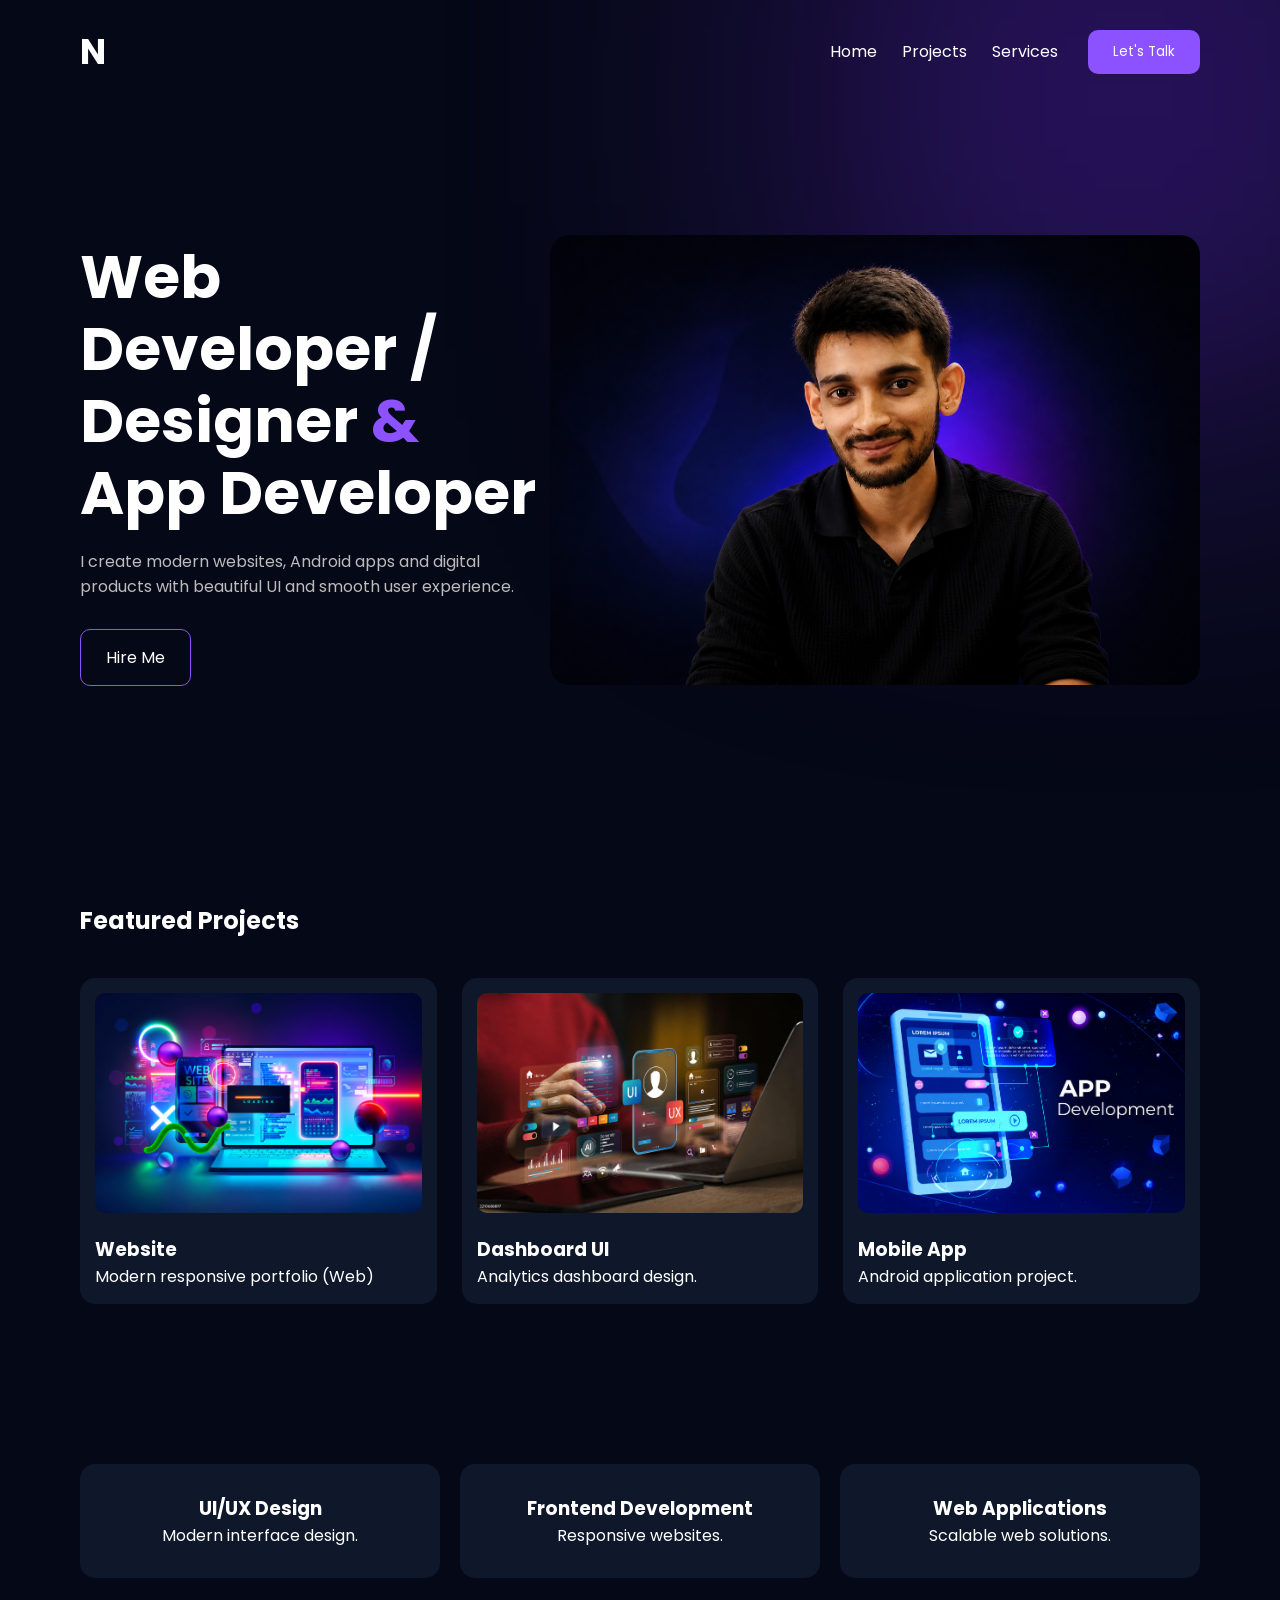
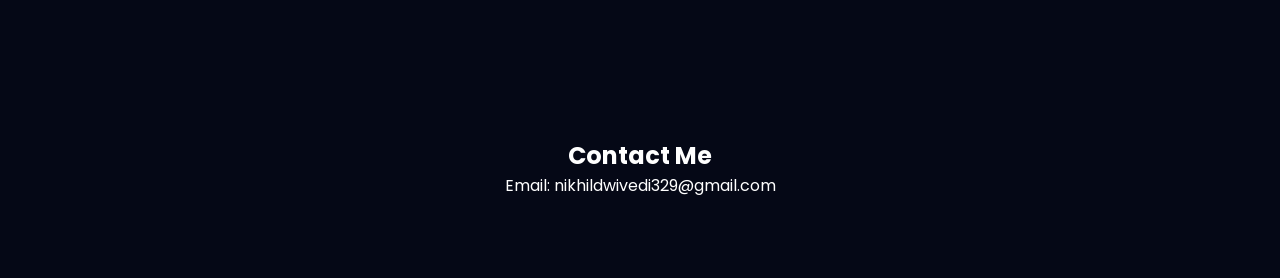
==== index.html @ a0a4b308 "First Commit" ====
<!DOCTYPE html>
<html>
<head>
<meta charset="UTF-8">
<title>Nikhil Portfolio</title>

<link rel="stylesheet" href="style.css">

<link href="https://fonts.googleapis.com/css2?family=Poppins:wght@300;400;500;600;700&display=swap" rel="stylesheet">

</head>
<body>

<header>

<div class="logo">
    N
</div>

<nav>

<ul>

<li><a href="#">Home</a></li>

<li><a href="#projects">Projects</a></li>

<li><a href="#services">Services</a></li>

</ul>

<button class="talk-btn"
onclick="window.location.href='contact.html'">
    Let's Talk
</button>

</nav>

</header>

<section class="hero">

<div class="hero-content">

<h1>
Web Developer / Designer <span>&</span> App Developer <br>
</h1>

<p>
I create modern websites, Android apps and digital products
with beautiful UI and smooth user experience.
</p>

<div class="buttons">



<a href="hireme.html" class="btn-secondary">
Hire Me
</a>

</div>

</div>

<div class="hero-image">

<img src="images/nikhil1.png" alt="Profile">

</div>

</section>

<section id="projects" class="projects">

<h2>Featured Projects</h2>

<div class="project-grid">

<div class="card" onclick="location.href='website-projects.html'">
    <img src="images/project1.png">
    <h3>Website</h3>
    <p>Modern responsive portfolio (Web)</p>
</div>

<div class="card" onclick="location.href='dashboard-projects.html'">
    <img src="images/project2.png">
    <h3>Dashboard UI</h3>
    <p>Analytics dashboard design.</p>
</div>

<div class="card" onclick="location.href='mobile-projects.html'">
    <img src="images/project3.png">
    <h3>Mobile App</h3>
    <p>Android application project.</p>
</div>

</div>

</section>

<section id="services" class="services">

<div class="service-card">
<h3>UI/UX Design</h3>
<p>Modern interface design.</p>
</div>

<div class="service-card">
<h3>Frontend Development</h3>
<p>Responsive websites.</p>
</div>

<div class="service-card">
<h3>Web Applications</h3>
<p>Scalable web solutions.</p>
</div>

</section>

<section id="contact" class="contact">

<h2>Contact Me</h2>

<p>Email: nikhildwivedi329@gmail.com</p>

</section>

<script src="js/script.js"></script>

</body>
</html>
---- style.css ----
*{
margin:0;
padding:0;
box-sizing:border-box;
font-family:'Poppins',sans-serif;
}

body{
background:#050816;
color:white;
overflow-x:hidden;
}

body::before{
content:'';
position:fixed;
width:500px;
height:500px;
background:#7b2cff;
filter:blur(180px);
top:-150px;
right:-100px;
z-index:-1;
opacity:.5;
}

header{
display:flex;
justify-content:space-between;
align-items:center;
padding:25px 80px;
}

.logo{
font-size:35px;
font-weight:700;
}

nav{
display:flex;
align-items:center;
gap:30px;
}

nav ul{
display:flex;
list-style:none;
gap:25px;
}

nav a{
color:white;
text-decoration:none;
transition:.3s;
}

nav a:hover{
color:#8c52ff;
}

.talk-btn{
background:#8c52ff;
border:none;
padding:12px 25px;
border-radius:10px;
color:white;
cursor:pointer;
}

.hero{
display:flex;
justify-content:space-between;
align-items:center;
padding:70px 80px;
min-height:80vh;
}

.hero-content{
max-width:600px;
}

.hero h1{
font-size:60px;
line-height:1.2;
margin-bottom:20px;
}

.hero h1 span{
color:#8c52ff;
}

.hero p{
color:#bcbcbc;
margin-bottom:30px;
}

.buttons{
display:flex;
gap:20px;
}

.btn-primary{
background:#8c52ff;
padding:15px 25px;
border-radius:10px;
color:white;
text-decoration:none;
}

.btn-secondary{
border:1px solid #8c52ff;
padding:15px 25px;
border-radius:10px;
color:white;
text-decoration:none;
}

.hero-image img{
    width:650px;
    height:450px;
    object-fit:cover;
    border-radius:20px;
}


.projects{
padding:80px;
}

.projects h2{
margin-bottom:40px;
}

.project-grid{
display:grid;
grid-template-columns:repeat(3,1fr);
gap:25px;
}

.card{
background:#0f172a;
padding:15px;
border-radius:15px;
transition:.3s;
}

.card:hover{
transform:translateX(10px);
    box-shadow:0 0 20px #8c52ff;
}

.card img{
width:100%;
border-radius:10px;
height:220px;
object-fit:cover;
}

.card h3{
margin-top:15px;
}

.services{
padding:80px;
display:grid;
grid-template-columns:repeat(3,1fr);
gap:20px;
}

.service-card{
background:#0f172a;
padding:30px;
border-radius:15px;
text-align:center;
}

.contact{
padding:80px;
text-align:center;
}

@media(max-width:900px){

.hero{
flex-direction:column;
text-align:center;
}

.hero-image img{
width:300px;
margin-top:40px;
}

.project-grid,
.services{
grid-template-columns:1fr;
}

header{
padding:20px;
flex-direction:column;
gap:20px;
}

}



.project-page{
    padding:80px;
    min-height:100vh;
    background:#050816;
    color:white;
}

.project-page h1{
    margin-bottom:40px;
}

.project-list{
    display:flex;
    flex-direction:column;
    gap:20px;
}

.project-box{
    background:#0f172a;
    padding:25px;
    border-radius:15px;
    text-decoration:none;
    color:white;
    border:1px solid #8c52ff;
    transition:.3s;
}

.project-box:hover{
    transform:translateX(10px);
    box-shadow:0 0 20px #8c52ff;
}



.contact-container{
    min-height:100vh;
    display:flex;
    justify-content:center;
    align-items:center;
    padding:50px;
}

.contact-card{

    width:800px;

    background:#0f172a;

    border:1px solid #8c52ff;

    border-radius:25px;

    padding:50px;

    text-align:center;

    box-shadow:0 0 30px rgba(140,82,255,.5);

}

.contact-card h1{
    font-size:50px;
    margin-bottom:20px;
}

.intro{
    color:#d1d5db;
    line-height:1.8;
    margin-bottom:35px;
}

.linkedin-box{

    display:flex;

    align-items:center;

    justify-content:center;

    gap:20px;

    margin-bottom:30px;
}

.linkedin-box img{

    width:60px;

    height:60px;
}

.linkedin-box h3{
    margin-bottom:5px;
}

.linkedin-btn{

    background:#8c52ff;

    color:white;

    text-decoration:none;

    padding:15px 35px;

    border-radius:12px;

    display:inline-block;

    font-weight:600;

    transition:.3s;
}

.linkedin-btn:hover{

    transform:translateY(-4px);

    box-shadow:0 0 20px #8c52ff;
}

.back-btn{

    color:white;

    text-decoration:none;

    border:1px solid #8c52ff;

    padding:12px 25px;

    border-radius:10px;

    display:inline-block;
}

.back-btn:hover{

    background:#8c52ff;
}



.resume-card{

    display:block;

    text-decoration:none;

    color:white;

    margin:35px 0;

    padding:30px;

    border-radius:20px;

    background:rgba(255,255,255,0.08);

    backdrop-filter:blur(15px);

    -webkit-backdrop-filter:blur(15px);

    border:1px solid rgba(255,255,255,0.15);

    transition:.4s;
}

.resume-card:hover{

    transform:translateY(-8px);

    box-shadow:0 0 30px rgba(140,82,255,.7);
}

.resume-card h2{

    margin-bottom:10px;
}

.email-section{

    margin-top:25px;

    padding:20px;

    border-radius:15px;

    background:rgba(255,255,255,0.05);
}

.email-section h3{

    margin-bottom:10px;
}
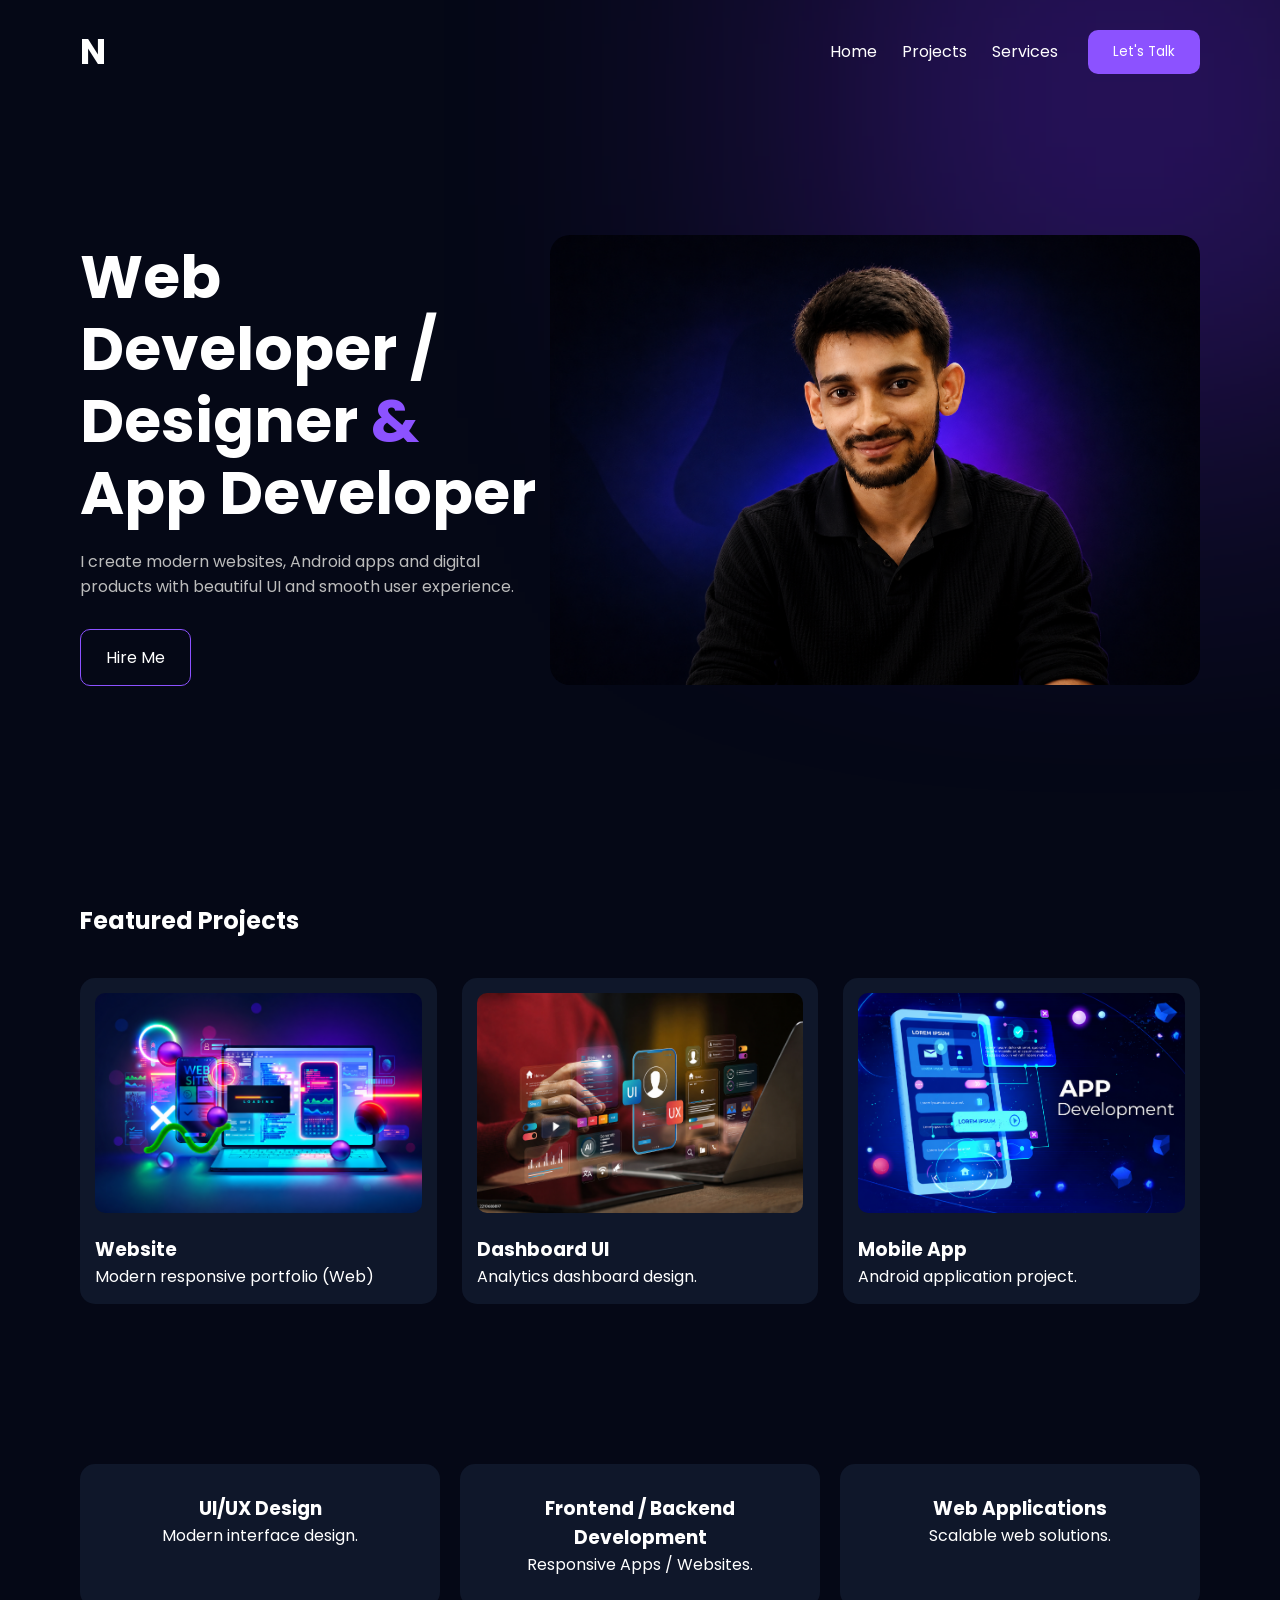
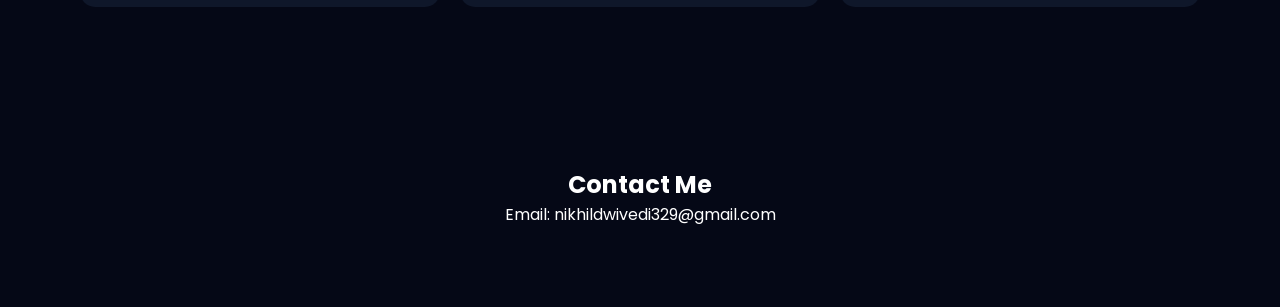
==== commit b2701a76: "Updated website" ====
--- a/index.html
+++ b/index.html
@@ -107,8 +107,8 @@
 </div>
 
 <div class="service-card">
-<h3>Frontend Development</h3>
-<p>Responsive websites.</p>
+<h3>Frontend / Backend Development</h3>
+<p>Responsive Apps / Websites.</p>
 </div>
 
 <div class="service-card">
--- a/style.css
+++ b/style.css
@@ -142,6 +142,7 @@
 padding:15px;
 border-radius:15px;
 transition:.3s;
+cursor:pointer;
 }
 
 .card:hover{
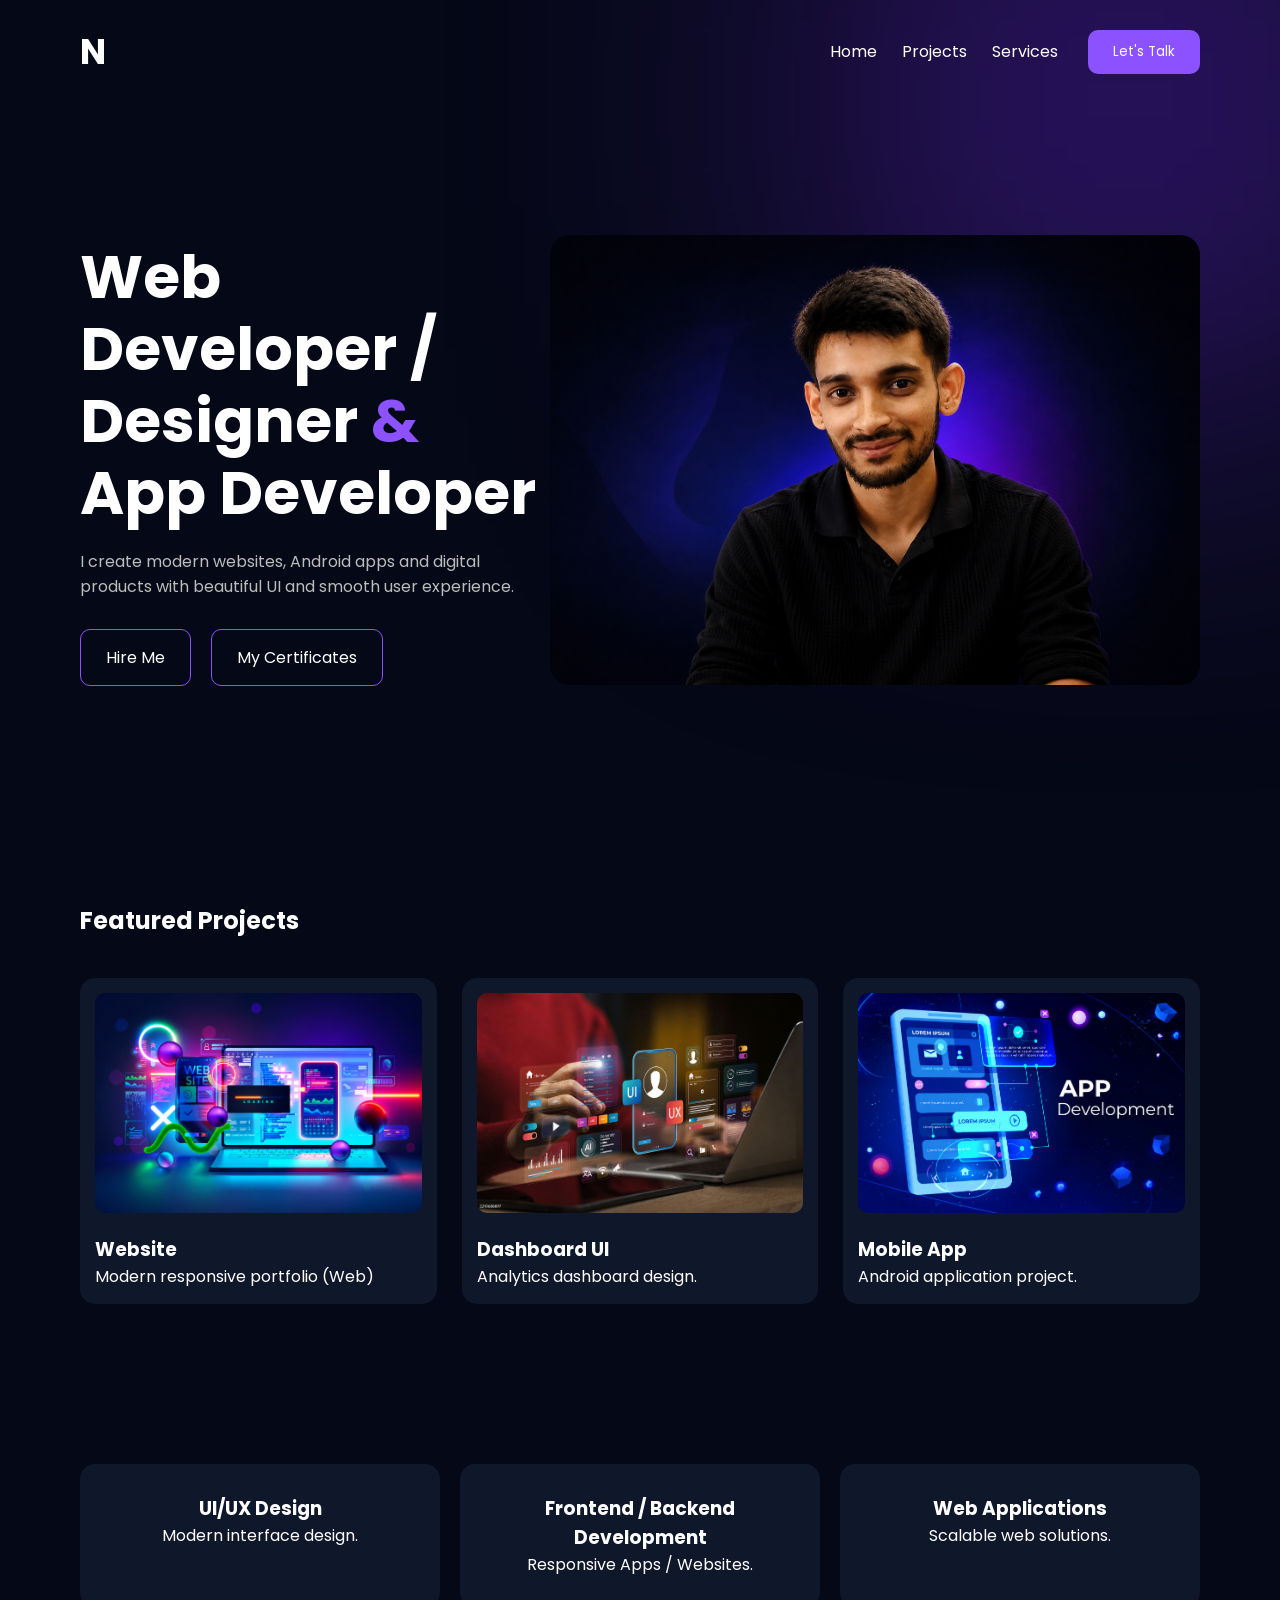
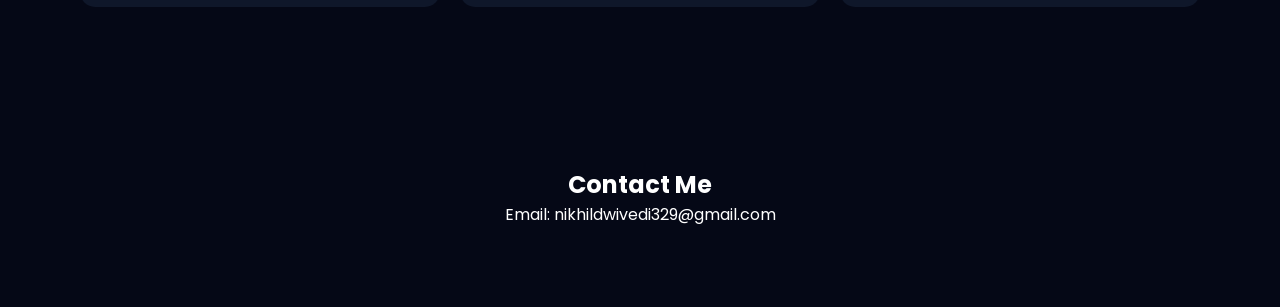
==== commit 3e2e75c2: "Update portfolio website" ====
--- a/index.html
+++ b/index.html
@@ -57,6 +57,10 @@
 
 <a href="hireme.html" class="btn-secondary">
 Hire Me
+</a>
+
+<a href="certificate.html" class="btn-secondary">
+My Certificates
 </a>
 
 </div>
--- a/style.css
+++ b/style.css
@@ -348,7 +348,19 @@
     background:#8c52ff;
 }
 
-
+.certificate-grid{
+
+    display:flex;
+
+    justify-content:center;
+
+    gap:30px;
+
+    flex-wrap:wrap;
+
+    margin:40px 0;
+
+}
 
 .resume-card{
 
@@ -401,4 +413,82 @@
 .email-section h3{
 
     margin-bottom:10px;
+}
+
+
+
+
+.apk-container{
+
+    min-height:100vh;
+
+    display:flex;
+
+    justify-content:center;
+
+    align-items:center;
+
+    padding:50px;
+}
+
+.apk-card{
+
+    width:700px;
+
+    text-align:center;
+
+    padding:40px;
+
+    border-radius:25px;
+
+    background:rgba(255,255,255,0.08);
+
+    backdrop-filter:blur(20px);
+
+    -webkit-backdrop-filter:blur(20px);
+
+    border:1px solid rgba(255,255,255,0.15);
+
+    box-shadow:
+    0 0 40px rgba(140,82,255,.5);
+}
+
+.apk-card h1{
+
+    color:#8c52ff;
+
+    margin-bottom:15px;
+}
+
+.apk-card h2{
+
+    margin-bottom:20px;
+}
+
+.apk-card p{
+
+    line-height:1.8;
+}
+
+.qr-image{
+
+    width:250px;
+
+    margin:30px 0;
+
+    border-radius:15px;
+
+    transition:.4s;
+}
+
+.qr-image:hover{
+
+    transform:scale(1.05);
+}
+
+.scan-text{
+
+    color:#d1d5db;
+
+    margin-bottom:30px;
 }
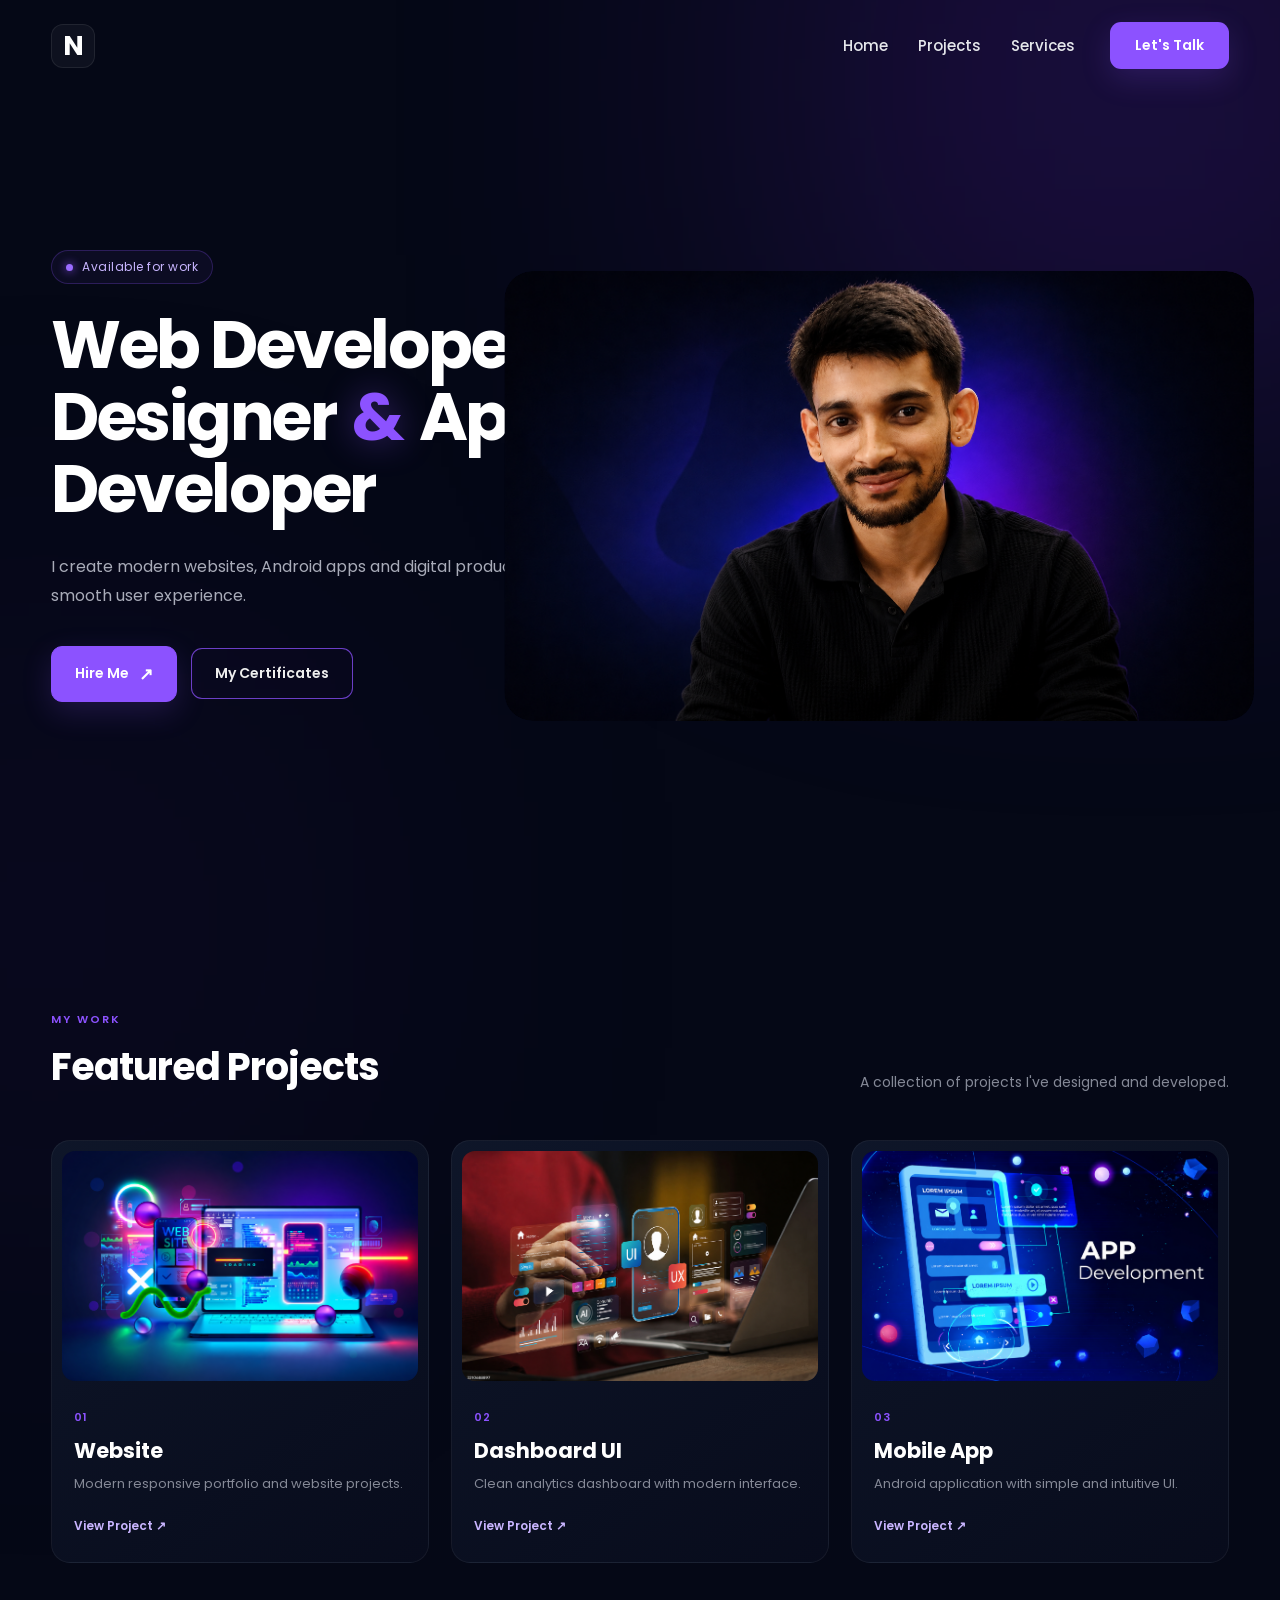
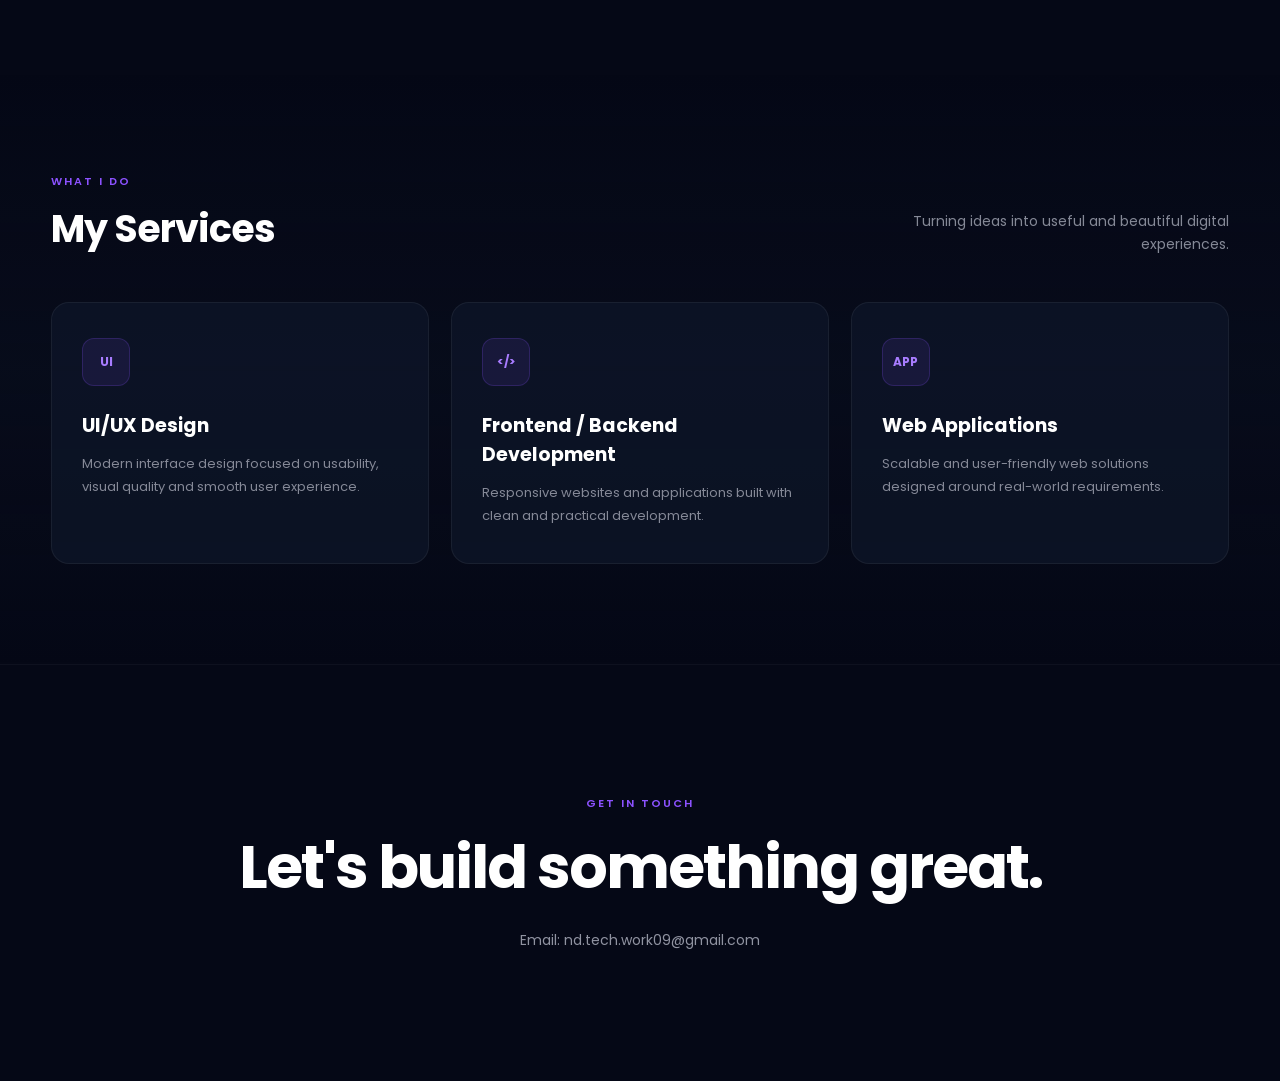
==== commit 1ddf7f43: "Update website" ====
--- a/index.html
+++ b/index.html
@@ -1,134 +1,301 @@
 <!DOCTYPE html>
-<html>
+<html lang="en">
 <head>
 <meta charset="UTF-8">
+<meta name="viewport" content="width=device-width, initial-scale=1.0">
+
 <title>Nikhil Portfolio</title>
 
 <link rel="stylesheet" href="style.css">
 
-<link href="https://fonts.googleapis.com/css2?family=Poppins:wght@300;400;500;600;700&display=swap" rel="stylesheet">
+<link href="https://fonts.googleapis.com/css2?family=Poppins:wght@300;400;500;600;700;800&display=swap" rel="stylesheet">
 
 </head>
+
 <body>
 
+<!-- ================= HEADER ================= -->
+
 <header>
 
-<div class="logo">
-    N
+    <div class="logo">
+        N
+    </div>
+
+    <nav>
+
+        <ul>
+            <li>
+                <a href="#">Home</a>
+            </li>
+
+            <li>
+                <a href="#projects">Projects</a>
+            </li>
+
+            <li>
+                <a href="#services">Services</a>
+            </li>
+        </ul>
+
+        <a href="contact.html" class="talk-btn">
+            Let's Talk
+        </a>
+
+    </nav>
+
+</header>
+
+
+<!-- ================= HERO ================= -->
+
+<section class="hero">
+
+    <div class="hero-content">
+
+        <div class="hero-tag">
+            <span></span>
+            Available for work
+        </div>
+
+        <h1>
+            Web Developer
+            <span class="slash">/</span><br>
+
+            Designer
+            <span class="amp">&amp;</span>
+            App Developer
+        </h1>
+
+        <p>
+            I create modern websites, Android apps and digital products
+            with beautiful UI and smooth user experience.
+        </p>
+
+        <div class="buttons">
+
+            <a href="hireme.html" class="btn-primary">
+                Hire Me
+                <span>↗</span>
+            </a>
+
+            <a href="certificate.html" class="btn-secondary">
+                My Certificates
+            </a>
+
+        </div>
+
+    </div>
+
+
+    
+
+    <div class="hero-image">
+
+<img src="images/nikhil1.png" alt="Profile">
+
+
 </div>
 
-<nav>
-
-<ul>
-
-<li><a href="#">Home</a></li>
-
-<li><a href="#projects">Projects</a></li>
-
-<li><a href="#services">Services</a></li>
-
-</ul>
-
-<button class="talk-btn"
-onclick="window.location.href='contact.html'">
-    Let's Talk
-</button>
-
-</nav>
-
-</header>
-
-<section class="hero">
-
-<div class="hero-content">
-
-<h1>
-Web Developer / Designer <span>&</span> App Developer <br>
-</h1>
-
-<p>
-I create modern websites, Android apps and digital products
-with beautiful UI and smooth user experience.
-</p>
-
-<div class="buttons">
-
-
-
-<a href="hireme.html" class="btn-secondary">
-Hire Me
-</a>
-
-<a href="certificate.html" class="btn-secondary">
-My Certificates
-</a>
-
-</div>
-
-</div>
-
-<div class="hero-image">
-
-<img src="images/nikhil1.png" alt="Profile">
-
-</div>
-
 </section>
 
+
+
+
+
+<!-- ================= PROJECTS ================= -->
+
 <section id="projects" class="projects">
 
-<h2>Featured Projects</h2>
-
-<div class="project-grid">
-
-<div class="card" onclick="location.href='website-projects.html'">
-    <img src="images/project1.png">
-    <h3>Website</h3>
-    <p>Modern responsive portfolio (Web)</p>
-</div>
-
-<div class="card" onclick="location.href='dashboard-projects.html'">
-    <img src="images/project2.png">
-    <h3>Dashboard UI</h3>
-    <p>Analytics dashboard design.</p>
-</div>
-
-<div class="card" onclick="location.href='mobile-projects.html'">
-    <img src="images/project3.png">
-    <h3>Mobile App</h3>
-    <p>Android application project.</p>
-</div>
-
-</div>
+    <div class="section-heading">
+
+        <div>
+            <span class="section-label">MY WORK</span>
+            <h2>Featured Projects</h2>
+        </div>
+
+        <p>
+            A collection of projects I've designed and developed.
+        </p>
+
+    </div>
+
+
+    <div class="project-grid">
+
+
+        <div class="card"
+             onclick="location.href='website-projects.html'">
+
+            <div class="card-image">
+                <img src="images/project1.png" alt="Website Project">
+            </div>
+
+            <div class="card-content">
+
+                <span class="card-number">01</span>
+
+                <h3>Website</h3>
+
+                <p>
+                    Modern responsive portfolio and website projects.
+                </p>
+
+                <span class="view-project">
+                    View Project ↗
+                </span>
+
+            </div>
+
+        </div>
+
+
+        <div class="card"
+             onclick="location.href='dashboard-projects.html'">
+
+            <div class="card-image">
+                <img src="images/project2.png" alt="Dashboard Project">
+            </div>
+
+            <div class="card-content">
+
+                <span class="card-number">02</span>
+
+                <h3>Dashboard UI</h3>
+
+                <p>
+                    Clean analytics dashboard with modern interface.
+                </p>
+
+                <span class="view-project">
+                    View Project ↗
+                </span>
+
+            </div>
+
+        </div>
+
+
+        <div class="card"
+             onclick="location.href='mobile-projects.html'">
+
+            <div class="card-image">
+                <img src="images/project3.png" alt="Mobile App Project">
+            </div>
+
+            <div class="card-content">
+
+                <span class="card-number">03</span>
+
+                <h3>Mobile App</h3>
+
+                <p>
+                    Android application with simple and intuitive UI.
+                </p>
+
+                <span class="view-project">
+                    View Project ↗
+                </span>
+
+            </div>
+
+        </div>
+
+    </div>
 
 </section>
 
+
+<!-- ================= SERVICES ================= -->
+
 <section id="services" class="services">
 
-<div class="service-card">
-<h3>UI/UX Design</h3>
-<p>Modern interface design.</p>
-</div>
-
-<div class="service-card">
-<h3>Frontend / Backend Development</h3>
-<p>Responsive Apps / Websites.</p>
-</div>
-
-<div class="service-card">
-<h3>Web Applications</h3>
-<p>Scalable web solutions.</p>
-</div>
+    <div class="section-heading service-heading">
+
+        <div>
+            <span class="section-label">WHAT I DO</span>
+            <h2>My Services</h2>
+            
+        </div>
+
+        
+
+        <p>
+            Turning ideas into useful and beautiful digital experiences.
+        </p>
+
+    </div>
+
+
+    <div class="services-grid">
+
+
+        <div class="service-card">
+
+            <div class="service-icon">
+                UI
+            </div>
+
+            <h3>UI/UX Design</h3>
+
+            <p>
+                Modern interface design focused on usability,
+                visual quality and smooth user experience.
+            </p>
+
+        </div>
+
+
+        <div class="service-card">
+
+            <div class="service-icon">
+                &lt;/&gt;
+            </div>
+
+            <h3>Frontend / Backend Development</h3>
+
+            <p>
+                Responsive websites and applications built
+                with clean and practical development.
+            </p>
+
+        </div>
+
+
+        <div class="service-card">
+
+            <div class="service-icon">
+                APP
+            </div>
+
+            <h3>Web Applications</h3>
+
+            <p>
+                Scalable and user-friendly web solutions
+                designed around real-world requirements.
+            </p>
+
+        </div>
+
+    </div>
 
 </section>
 
+
+<!-- ================= CONTACT ================= -->
+
 <section id="contact" class="contact">
 
-<h2>Contact Me</h2>
-
-<p>Email: nikhildwivedi329@gmail.com</p>
+    <span class="section-label">GET IN TOUCH</span>
+
+    <h2>Let's build something great.</h2>
+
+    <p>
+        Email: nd.tech.work09@gmail.com
+    </p>
 
 </section>
+
 
 <script src="js/script.js"></script>
 
--- a/style.css
+++ b/style.css
@@ -1,494 +1,1517 @@
-*{
-margin:0;
-padding:0;
-box-sizing:border-box;
-font-family:'Poppins',sans-serif;
-}
-
-body{
-background:#050816;
-color:white;
-overflow-x:hidden;
-}
-
-body::before{
-content:'';
-position:fixed;
-width:500px;
-height:500px;
-background:#7b2cff;
-filter:blur(180px);
-top:-150px;
-right:-100px;
-z-index:-1;
-opacity:.5;
-}
-
-header{
-display:flex;
-justify-content:space-between;
-align-items:center;
-padding:25px 80px;
-}
-
-.logo{
-font-size:35px;
-font-weight:700;
-}
-
-nav{
-display:flex;
-align-items:center;
-gap:30px;
-}
-
-nav ul{
-display:flex;
-list-style:none;
-gap:25px;
-}
-
-nav a{
-color:white;
-text-decoration:none;
-transition:.3s;
-}
-
-nav a:hover{
-color:#8c52ff;
-}
-
-.talk-btn{
-background:#8c52ff;
-border:none;
-padding:12px 25px;
-border-radius:10px;
-color:white;
-cursor:pointer;
-}
-
-.hero{
-display:flex;
-justify-content:space-between;
-align-items:center;
-padding:70px 80px;
-min-height:80vh;
-}
-
-.hero-content{
-max-width:600px;
-}
-
-.hero h1{
-font-size:60px;
-line-height:1.2;
-margin-bottom:20px;
-}
-
-.hero h1 span{
-color:#8c52ff;
-}
-
-.hero p{
-color:#bcbcbc;
-margin-bottom:30px;
-}
-
-.buttons{
-display:flex;
-gap:20px;
-}
-
-.btn-primary{
-background:#8c52ff;
-padding:15px 25px;
-border-radius:10px;
-color:white;
-text-decoration:none;
-}
-
-.btn-secondary{
-border:1px solid #8c52ff;
-padding:15px 25px;
-border-radius:10px;
-color:white;
-text-decoration:none;
-}
-
-.hero-image img{
-    width:650px;
-    height:450px;
-    object-fit:cover;
-    border-radius:20px;
-}
-
-
-.projects{
-padding:80px;
-}
-
-.projects h2{
-margin-bottom:40px;
-}
-
-.project-grid{
-display:grid;
-grid-template-columns:repeat(3,1fr);
-gap:25px;
-}
-
-.card{
-background:#0f172a;
-padding:15px;
-border-radius:15px;
-transition:.3s;
-cursor:pointer;
-}
-
-.card:hover{
-transform:translateX(10px);
-    box-shadow:0 0 20px #8c52ff;
-}
-
-.card img{
-width:100%;
-border-radius:10px;
-height:220px;
-object-fit:cover;
-}
-
-.card h3{
-margin-top:15px;
-}
-
-.services{
-padding:80px;
-display:grid;
-grid-template-columns:repeat(3,1fr);
-gap:20px;
-}
-
-.service-card{
-background:#0f172a;
-padding:30px;
-border-radius:15px;
-text-align:center;
-}
-
-.contact{
-padding:80px;
-text-align:center;
-}
-
-@media(max-width:900px){
-
-.hero{
-flex-direction:column;
-text-align:center;
-}
-
-.hero-image img{
-width:300px;
-margin-top:40px;
-}
-
-.project-grid,
-.services{
-grid-template-columns:1fr;
-}
-
-header{
-padding:20px;
-flex-direction:column;
-gap:20px;
-}
-
-}
-
-
-
-.project-page{
-    padding:80px;
-    min-height:100vh;
-    background:#050816;
-    color:white;
-}
-
-.project-page h1{
-    margin-bottom:40px;
-}
-
-.project-list{
-    display:flex;
-    flex-direction:column;
-    gap:20px;
-}
-
-.project-box{
-    background:#0f172a;
-    padding:25px;
-    border-radius:15px;
-    text-decoration:none;
-    color:white;
-    border:1px solid #8c52ff;
-    transition:.3s;
-}
-
-.project-box:hover{
-    transform:translateX(10px);
-    box-shadow:0 0 20px #8c52ff;
-}
-
-
-
-.contact-container{
-    min-height:100vh;
-    display:flex;
-    justify-content:center;
-    align-items:center;
-    padding:50px;
-}
-
-.contact-card{
-
-    width:800px;
-
-    background:#0f172a;
-
-    border:1px solid #8c52ff;
-
-    border-radius:25px;
-
-    padding:50px;
-
-    text-align:center;
-
-    box-shadow:0 0 30px rgba(140,82,255,.5);
-
-}
-
-.contact-card h1{
-    font-size:50px;
-    margin-bottom:20px;
-}
-
-.intro{
-    color:#d1d5db;
-    line-height:1.8;
-    margin-bottom:35px;
-}
-
-.linkedin-box{
-
-    display:flex;
-
-    align-items:center;
-
-    justify-content:center;
-
-    gap:20px;
-
-    margin-bottom:30px;
-}
-
-.linkedin-box img{
-
-    width:60px;
-
-    height:60px;
-}
-
-.linkedin-box h3{
-    margin-bottom:5px;
-}
-
-.linkedin-btn{
-
-    background:#8c52ff;
-
-    color:white;
-
-    text-decoration:none;
-
-    padding:15px 35px;
-
-    border-radius:12px;
-
-    display:inline-block;
-
-    font-weight:600;
-
-    transition:.3s;
-}
-
-.linkedin-btn:hover{
-
-    transform:translateY(-4px);
-
-    box-shadow:0 0 20px #8c52ff;
-}
-
-.back-btn{
-
-    color:white;
-
-    text-decoration:none;
-
-    border:1px solid #8c52ff;
-
-    padding:12px 25px;
-
-    border-radius:10px;
-
-    display:inline-block;
-}
-
-.back-btn:hover{
-
-    background:#8c52ff;
-}
-
-.certificate-grid{
-
-    display:flex;
-
-    justify-content:center;
-
-    gap:30px;
-
-    flex-wrap:wrap;
-
-    margin:40px 0;
-
-}
-
-.resume-card{
-
-    display:block;
-
-    text-decoration:none;
-
-    color:white;
-
-    margin:35px 0;
-
-    padding:30px;
-
-    border-radius:20px;
-
-    background:rgba(255,255,255,0.08);
-
-    backdrop-filter:blur(15px);
-
-    -webkit-backdrop-filter:blur(15px);
-
-    border:1px solid rgba(255,255,255,0.15);
-
-    transition:.4s;
-}
-
-.resume-card:hover{
-
-    transform:translateY(-8px);
-
-    box-shadow:0 0 30px rgba(140,82,255,.7);
-}
-
-.resume-card h2{
-
-    margin-bottom:10px;
-}
-
-.email-section{
-
-    margin-top:25px;
-
-    padding:20px;
-
-    border-radius:15px;
-
-    background:rgba(255,255,255,0.05);
-}
-
-.email-section h3{
-
-    margin-bottom:10px;
-}
-
-
-
-
-.apk-container{
-
-    min-height:100vh;
-
-    display:flex;
-
-    justify-content:center;
-
-    align-items:center;
-
-    padding:50px;
-}
-
-.apk-card{
-
-    width:700px;
-
-    text-align:center;
-
-    padding:40px;
-
-    border-radius:25px;
-
-    background:rgba(255,255,255,0.08);
-
-    backdrop-filter:blur(20px);
-
-    -webkit-backdrop-filter:blur(20px);
-
-    border:1px solid rgba(255,255,255,0.15);
+/* =================================================
+   RESET
+================================================= */
+
+* {
+    margin: 0;
+    padding: 0;
+    box-sizing: border-box;
+    font-family: 'Poppins', sans-serif;
+}
+
+html {
+    scroll-behavior: smooth;
+}
+
+body {
+    background: #050816;
+    color: white;
+    overflow-x: hidden;
+}
+
+
+/* =================================================
+   BACKGROUND
+================================================= */
+
+body::before {
+    content: '';
+    position: fixed;
+
+    width: 600px;
+    height: 600px;
+
+    background: #6d28d9;
+
+    filter: blur(190px);
+
+    top: -220px;
+    right: -150px;
+
+    opacity: 0.28;
+
+    z-index: -2;
+    pointer-events: none;
+}
+
+body::after {
+    content: '';
+
+    position: fixed;
+
+    width: 450px;
+    height: 450px;
+
+    background: #4c1d95;
+
+    filter: blur(200px);
+
+    bottom: -250px;
+    left: -180px;
+
+    opacity: 0.15;
+
+    z-index: -2;
+    pointer-events: none;
+}
+
+
+/* =================================================
+   HEADER
+================================================= */
+
+header {
+    width: 100%;
+
+    display: flex;
+    justify-content: space-between;
+    align-items: center;
+
+    padding: 22px 4%;
+
+    position: relative;
+    z-index: 10;
+}
+
+
+/* LOGO */
+
+.logo {
+    width: 44px;
+    height: 44px;
+
+    display: flex;
+    align-items: center;
+    justify-content: center;
+
+    font-size: 27px;
+    font-weight: 700;
+
+    color: white;
+
+    border-radius: 12px;
+
+    background: rgba(255,255,255,0.04);
+
+    border: 1px solid rgba(255,255,255,0.08);
+
+    transition: 0.3s;
+}
+
+.logo:hover {
+    border-color: #8c52ff;
 
     box-shadow:
-    0 0 40px rgba(140,82,255,.5);
-}
-
-.apk-card h1{
-
-    color:#8c52ff;
-
-    margin-bottom:15px;
-}
-
-.apk-card h2{
-
-    margin-bottom:20px;
-}
-
-.apk-card p{
-
-    line-height:1.8;
-}
-
-.qr-image{
-
-    width:250px;
-
-    margin:30px 0;
-
-    border-radius:15px;
-
-    transition:.4s;
-}
-
-.qr-image:hover{
-
-    transform:scale(1.05);
-}
-
-.scan-text{
-
-    color:#d1d5db;
-
-    margin-bottom:30px;
+        0 0 25px rgba(140,82,255,0.35);
+}
+
+
+/* NAV */
+
+nav {
+    display: flex;
+    align-items: center;
+    gap: 35px;
+}
+
+nav ul {
+    display: flex;
+    align-items: center;
+
+    list-style: none;
+
+    gap: 30px;
+}
+
+nav a {
+    color: #e5e7eb;
+
+    text-decoration: none;
+
+    font-size: 15px;
+    font-weight: 500;
+
+    transition: 0.3s;
+}
+
+nav ul a:hover {
+    color: #9b6cff;
+}
+
+
+/* LET'S TALK */
+
+.talk-btn {
+    background: #8c52ff;
+
+    padding: 13px 25px;
+
+    border-radius: 11px;
+
+    color: white;
+
+    text-decoration: none;
+
+    font-size: 14px;
+    font-weight: 600;
+
+    box-shadow:
+        0 10px 30px rgba(140,82,255,0.18);
+
+    transition: 0.3s;
+}
+
+.talk-btn:hover {
+    background: #9b6cff;
+
+    transform: translateY(-2px);
+
+    box-shadow:
+        0 12px 35px rgba(140,82,255,0.35);
+}
+
+
+/* =================================================
+   HERO
+================================================= */
+
+.hero {
+
+    min-height: calc(100vh - 90px);
+
+    display: flex;
+
+    align-items: center;
+
+    position: relative;
+
+    padding: 60px 4% 100px;
+
+    overflow: hidden;
+}
+
+
+/* HERO CONTENT */
+
+.hero-content {
+    width: 58%;
+
+    max-width: 780px;
+
+    position: relative;
+
+    z-index: 2;
+}
+
+
+/* AVAILABLE TAG */
+
+.hero-tag {
+
+    display: inline-flex;
+
+    align-items: center;
+
+    gap: 9px;
+
+    margin-bottom: 25px;
+
+    padding: 7px 14px;
+
+    border-radius: 30px;
+
+    border: 1px solid rgba(140,82,255,0.25);
+
+    background: rgba(140,82,255,0.06);
+
+    color: #c8b5ff;
+
+    font-size: 12px;
+
+    letter-spacing: 0.5px;
+}
+
+.hero-tag span {
+
+    width: 7px;
+    height: 7px;
+
+    border-radius: 50%;
+
+    background: #9b6cff;
+
+    box-shadow:
+        0 0 10px #8c52ff;
+}
+
+
+/* HERO HEADING */
+
+.hero h1 {
+
+    font-size: clamp(48px, 5.2vw, 76px);
+
+    line-height: 1.08;
+
+    letter-spacing: -2.5px;
+
+    font-weight: 700;
+
+    margin-bottom: 28px;
+}
+
+.hero h1 .slash {
+    color: #d9d9df;
+}
+
+.hero h1 .amp {
+    color: #8c52ff;
+
+    margin: 0 5px;
+
+    text-shadow:
+        0 0 35px rgba(140,82,255,0.4);
+}
+
+
+/* HERO PARAGRAPH */
+
+.hero p {
+
+    max-width: 650px;
+
+    color: #a9acb9;
+
+    font-size: 16px;
+
+    line-height: 1.8;
+
+    margin-bottom: 35px;
+}
+
+/* =========================================
+   HERO PHOTO - FORCE ROUND CORNERS
+========================================= */
+
+.hero-image {
+    position: absolute !important;
+
+    right: 2% !important;
+    top: 50% !important;
+
+    transform: translateY(-50%) !important;
+
+    width: 750px !important;
+    height: 450px !important;
+
+    overflow: hidden !important;
+
+    border-radius: 28px !important;
+
+    /* FORCE CORNER CLIPPING */
+    clip-path: inset(0 0 0 0 round 28px) !important;
+
+    z-index: 10 !important;
+}
+
+.hero-image img {
+    width: 100% !important;
+    height: 100% !important;
+
+    display: block !important;
+
+    object-fit: cover !important;
+    object-position: center !important;
+
+    border-radius: 28px !important;
+
+    /* FORCE IMAGE CORNERS */
+    clip-path: inset(0 0 0 0 round 28px) !important;
+}
+
+
+/* =================================================
+   BUTTONS
+================================================= */
+
+.buttons {
+
+    display: flex;
+
+    align-items: center;
+
+    gap: 14px;
+}
+
+
+.btn-primary,
+.btn-secondary {
+
+    display: inline-flex;
+
+    align-items: center;
+
+    justify-content: center;
+
+    gap: 10px;
+
+    padding: 14px 23px;
+
+    border-radius: 11px;
+
+    text-decoration: none;
+
+    font-size: 14px;
+
+    font-weight: 600;
+
+    transition: 0.3s;
+}
+
+
+.btn-primary {
+
+    background: #8c52ff;
+
+    color: white;
+
+    border: 1px solid #8c52ff;
+
+    box-shadow:
+        0 10px 30px rgba(140,82,255,0.18);
+}
+
+
+.btn-primary span {
+    font-size: 17px;
+
+    transition: 0.3s;
+}
+
+
+.btn-primary:hover {
+
+    transform: translateY(-3px);
+
+    background: #995fff;
+
+    box-shadow:
+        0 15px 35px rgba(140,82,255,0.35);
+}
+
+
+.btn-primary:hover span {
+    transform: translate(3px,-3px);
+}
+
+
+.btn-secondary {
+
+    color: #eeeeee;
+
+    border: 1px solid rgba(140,82,255,0.75);
+
+    background: rgba(140,82,255,0.02);
+}
+
+
+.btn-secondary:hover {
+
+    background: rgba(140,82,255,0.10);
+
+    transform: translateY(-3px);
+
+    box-shadow:
+        0 10px 30px rgba(140,82,255,0.15);
+}
+
+
+/* =================================================
+   HERO RIGHT SIDE
+   NO IMAGE
+================================================= */
+
+.hero-decoration {
+
+    position: absolute;
+
+    width: 45%;
+    height: 100%;
+
+    right: 0;
+    top: 0;
+
+    pointer-events: none;
+}
+
+
+/* LARGE GLOW */
+
+.glow-circle {
+
+    position: absolute;
+
+    width: 430px;
+    height: 430px;
+
+    right: 8%;
+    top: 50%;
+
+    transform: translateY(-50%);
+
+    border-radius: 50%;
+
+    background:
+        radial-gradient(
+            circle,
+            rgba(140,82,255,0.13) 0%,
+            rgba(140,82,255,0.05) 38%,
+            transparent 70%
+        );
+
+    filter: blur(5px);
+}
+
+
+/* OUTLINE WORD */
+
+.hero-outline-text {
+
+    position: absolute;
+
+    right: 4%;
+    top: 50%;
+
+    transform: translateY(-50%);
+
+    font-size: clamp(90px, 13vw, 190px);
+
+    font-weight: 800;
+
+    letter-spacing: -8px;
+
+    color: transparent;
+
+    -webkit-text-stroke: 1px rgba(140,82,255,0.10);
+
+    user-select: none;
+}
+
+
+/* CODE BOXES */
+
+.code-box {
+
+    position: absolute;
+
+    display: flex;
+
+    align-items: center;
+    justify-content: center;
+
+    border: 1px solid rgba(140,82,255,0.18);
+
+    background: rgba(15,23,42,0.35);
+
+    backdrop-filter: blur(10px);
+
+    color: rgba(175,145,255,0.6);
+
+    border-radius: 14px;
+
+    font-weight: 600;
+
+    box-shadow:
+        0 15px 40px rgba(0,0,0,0.15);
+}
+
+
+/* BOX 1 */
+
+.box-one {
+
+    width: 65px;
+    height: 65px;
+
+    right: 17%;
+    top: 27%;
+
+    font-size: 20px;
+
+    transform: rotate(-8deg);
+}
+
+
+/* BOX 2 */
+
+.box-two {
+
+    width: 80px;
+    height: 80px;
+
+    right: 43%;
+    top: 48%;
+
+    font-size: 20px;
+
+    transform: rotate(8deg);
+}
+
+
+/* BOX 3 */
+
+.box-three {
+
+    width: 55px;
+    height: 55px;
+
+    right: 11%;
+    bottom: 22%;
+
+    font-size: 13px;
+
+    transform: rotate(10deg);
+}
+
+
+/* DECORATIVE LINE */
+
+.hero-line {
+
+    position: absolute;
+
+    width: 180px;
+    height: 1px;
+
+    right: 18%;
+    bottom: 30%;
+
+    background:
+        linear-gradient(
+            90deg,
+            transparent,
+            rgba(140,82,255,0.35),
+            transparent
+        );
+
+    transform: rotate(-35deg);
+}
+
+
+/* =================================================
+   PROJECTS
+================================================= */
+
+.projects {
+
+    padding: 110px 4%;
+
+    position: relative;
+}
+
+
+/* SECTION HEADING */
+
+.section-heading {
+
+    display: flex;
+
+    justify-content: space-between;
+
+    align-items: flex-end;
+
+    margin-bottom: 45px;
+}
+
+.section-label {
+
+    display: block;
+
+    color: #8c52ff;
+
+    font-size: 11px;
+
+    font-weight: 600;
+
+    letter-spacing: 2px;
+
+    margin-bottom: 10px;
+}
+
+.projects h2,
+.services h2 {
+
+    font-size: 38px;
+
+    letter-spacing: -1px;
+}
+
+.section-heading > p {
+
+    max-width: 380px;
+
+    color: #858997;
+
+    font-size: 14px;
+
+    line-height: 1.7;
+
+    text-align: right;
+}
+
+
+/* PROJECT GRID */
+
+.project-grid {
+
+    display: grid;
+
+    grid-template-columns:
+        repeat(3, 1fr);
+
+    gap: 22px;
+}
+
+
+/* PROJECT CARD */
+
+.card {
+
+    background:
+        linear-gradient(
+            145deg,
+            rgba(15,23,42,0.95),
+            rgba(8,12,28,0.95)
+        );
+
+    border: 1px solid rgba(255,255,255,0.06);
+
+    padding: 10px;
+
+    border-radius: 19px;
+
+    cursor: pointer;
+
+    overflow: hidden;
+
+    transition: 0.4s;
+
+    position: relative;
+}
+
+
+.card:hover {
+
+    transform: translateY(-8px);
+
+    border-color:
+        rgba(140,82,255,0.45);
+
+    box-shadow:
+        0 20px 50px rgba(0,0,0,0.3),
+        0 0 35px rgba(140,82,255,0.12);
+}
+
+
+/* IMAGE */
+
+.card-image {
+
+    overflow: hidden;
+
+    border-radius: 13px;
+}
+
+.card img {
+
+    width: 100%;
+
+    height: 230px;
+
+    display: block;
+
+    object-fit: cover;
+
+    transition: 0.5s;
+}
+
+.card:hover img {
+
+    transform: scale(1.04);
+}
+
+
+/* CARD CONTENT */
+
+.card-content {
+
+    padding: 22px 12px 15px;
+
+    position: relative;
+}
+
+
+.card-number {
+
+    color: #8c52ff;
+
+    font-size: 11px;
+
+    font-weight: 600;
+
+    letter-spacing: 1px;
+}
+
+
+.card h3 {
+
+    margin-top: 7px;
+
+    font-size: 21px;
+}
+
+
+.card p {
+
+    color: #858997;
+
+    font-size: 13px;
+
+    line-height: 1.7;
+
+    margin: 7px 0 17px;
+}
+
+
+.view-project {
+
+    color: #c9b5ff;
+
+    font-size: 12px;
+
+    font-weight: 600;
+}
+
+
+/* =================================================
+   SERVICES
+================================================= */
+
+.services {
+
+    padding: 100px 4%;
+
+    background:
+        linear-gradient(
+            180deg,
+            transparent,
+            rgba(15,23,42,0.25),
+            transparent
+        );
+}
+
+
+.service-heading {
+
+    margin-bottom: 45px;
+}
+
+
+.services-grid {
+
+    display: grid;
+
+    grid-template-columns:
+        repeat(3, 1fr);
+
+    gap: 22px;
+}
+
+
+.service-card {
+
+    padding: 35px 30px;
+
+    min-height: 250px;
+
+    border-radius: 18px;
+
+    background:
+        rgba(15,23,42,0.7);
+
+    border: 1px solid rgba(255,255,255,0.06);
+
+    transition: 0.35s;
+}
+
+
+.service-card:hover {
+
+    transform: translateY(-7px);
+
+    border-color:
+        rgba(140,82,255,0.35);
+
+    box-shadow:
+        0 20px 45px rgba(0,0,0,0.2);
+}
+
+
+/* SERVICE ICON */
+
+.service-icon {
+
+    width: 48px;
+    height: 48px;
+
+    display: flex;
+
+    align-items: center;
+    justify-content: center;
+
+    border-radius: 12px;
+
+    background:
+        rgba(140,82,255,0.10);
+
+    border:
+        1px solid rgba(140,82,255,0.2);
+
+    color: #a87cff;
+
+    font-size: 12px;
+
+    font-weight: 700;
+
+    margin-bottom: 25px;
+}
+
+
+.service-card h3 {
+
+    font-size: 19px;
+
+    margin-bottom: 12px;
+}
+
+
+.service-card p {
+
+    color: #858997;
+
+    font-size: 13px;
+
+    line-height: 1.8;
+}
+
+
+/* =================================================
+   CONTACT
+================================================= */
+
+.contact {
+
+    padding: 130px 4%;
+
+    text-align: center;
+
+    border-top:
+        1px solid rgba(255,255,255,0.04);
+}
+
+
+.contact h2 {
+
+    font-size: clamp(35px, 5vw, 60px);
+
+    letter-spacing: -2px;
+
+    margin-bottom: 18px;
+}
+
+
+.contact p {
+
+    color: #9093a1;
+
+    font-size: 14px;
+}
+
+
+/* =================================================
+   PROJECT PAGES
+================================================= */
+
+.project-page {
+
+    padding: 80px 4%;
+
+    min-height: 100vh;
+
+    background: #050816;
+
+    color: white;
+}
+
+.project-page h1 {
+
+    margin-bottom: 40px;
+}
+
+.project-list {
+
+    display: flex;
+
+    flex-direction: column;
+
+    gap: 20px;
+}
+
+.project-box {
+
+    background: #0f172a;
+
+    padding: 25px;
+
+    border-radius: 15px;
+
+    text-decoration: none;
+
+    color: white;
+
+    border: 1px solid #8c52ff;
+
+    transition: .3s;
+}
+
+.project-box:hover {
+
+    transform: translateX(10px);
+
+    box-shadow:
+        0 0 20px #8c52ff;
+}
+
+
+/* =================================================
+   CONTACT PAGE
+================================================= */
+
+.contact-container {
+
+    min-height: 100vh;
+
+    display: flex;
+
+    justify-content: center;
+
+    align-items: center;
+
+    padding: 50px;
+}
+
+.contact-card {
+
+    width: 800px;
+
+    background: #0f172a;
+
+    border: 1px solid #8c52ff;
+
+    border-radius: 25px;
+
+    padding: 50px;
+
+    text-align: center;
+
+    box-shadow:
+        0 0 30px rgba(140,82,255,.5);
+}
+
+.contact-card h1 {
+
+    font-size: 50px;
+
+    margin-bottom: 20px;
+}
+
+.intro {
+
+    color: #d1d5db;
+
+    line-height: 1.8;
+
+    margin-bottom: 35px;
+}
+
+.linkedin-box {
+
+    display: flex;
+
+    align-items: center;
+
+    justify-content: center;
+
+    gap: 20px;
+
+    margin-bottom: 30px;
+}
+
+.linkedin-box img {
+
+    width: 60px;
+
+    height: 60px;
+}
+
+.linkedin-box h3 {
+
+    margin-bottom: 5px;
+}
+
+.linkedin-btn {
+
+    background: #8c52ff;
+
+    color: white;
+
+    text-decoration: none;
+
+    padding: 15px 35px;
+
+    border-radius: 12px;
+
+    display: inline-block;
+
+    font-weight: 600;
+
+    transition: .3s;
+}
+
+.linkedin-btn:hover {
+
+    transform: translateY(-4px);
+
+    box-shadow:
+        0 0 20px #8c52ff;
+}
+
+.back-btn {
+
+    color: white;
+
+    text-decoration: none;
+
+    border: 1px solid #8c52ff;
+
+    padding: 12px 25px;
+
+    border-radius: 10px;
+
+    display: inline-block;
+}
+
+.back-btn:hover {
+
+    background: #8c52ff;
+}
+
+
+/* =================================================
+   CERTIFICATE
+================================================= */
+
+.certificate-grid {
+
+    display: flex;
+
+    justify-content: center;
+
+    gap: 30px;
+
+    flex-wrap: wrap;
+
+    margin: 40px 0;
+}
+
+.resume-card {
+
+    display: block;
+
+    text-decoration: none;
+
+    color: white;
+
+    margin: 35px 0;
+
+    padding: 30px;
+
+    border-radius: 20px;
+
+    background:
+        rgba(255,255,255,0.08);
+
+    backdrop-filter: blur(15px);
+
+    -webkit-backdrop-filter: blur(15px);
+
+    border:
+        1px solid rgba(255,255,255,0.15);
+
+    transition: .4s;
+}
+
+.resume-card:hover {
+
+    transform: translateY(-8px);
+
+    box-shadow:
+        0 0 30px rgba(140,82,255,.7);
+}
+
+.resume-card h2 {
+
+    margin-bottom: 10px;
+}
+
+.email-section {
+
+    margin-top: 25px;
+
+    padding: 20px;
+
+    border-radius: 15px;
+
+    background:
+        rgba(255,255,255,0.05);
+}
+
+.email-section h3 {
+
+    margin-bottom: 10px;
+}
+
+
+/* =================================================
+   APK PAGE
+================================================= */
+
+.apk-container {
+
+    min-height: 100vh;
+
+    display: flex;
+
+    justify-content: center;
+
+    align-items: center;
+
+    padding: 50px;
+}
+
+.apk-card {
+
+    width: 700px;
+
+    text-align: center;
+
+    padding: 40px;
+
+    border-radius: 25px;
+
+    background:
+        rgba(255,255,255,0.08);
+
+    backdrop-filter: blur(20px);
+
+    -webkit-backdrop-filter: blur(20px);
+
+    border:
+        1px solid rgba(255,255,255,0.15);
+
+    box-shadow:
+        0 0 40px rgba(140,82,255,.5);
+}
+
+.apk-card h1 {
+
+    color: #8c52ff;
+
+    margin-bottom: 15px;
+}
+
+.apk-card h2 {
+
+    margin-bottom: 20px;
+}
+
+.apk-card p {
+
+    line-height: 1.8;
+}
+
+.qr-image {
+
+    width: 250px;
+
+    margin: 30px 0;
+
+    border-radius: 15px;
+
+    transition: .4s;
+}
+
+.qr-image:hover {
+
+    transform: scale(1.05);
+}
+
+.scan-text {
+
+    color: #d1d5db;
+
+    margin-bottom: 30px;
+}
+
+
+/* =================================================
+   RESPONSIVE
+================================================= */
+
+@media (max-width: 1000px) {
+
+    .hero-content {
+        width: 70%;
+    }
+
+    .hero-decoration {
+        opacity: 0.55;
+    }
+
+    .project-grid,
+    .services-grid {
+        grid-template-columns: repeat(2, 1fr);
+    }
+
+}
+
+
+@media (max-width: 700px) {
+
+    header {
+
+        padding: 18px 20px;
+
+        flex-direction: column;
+
+        gap: 18px;
+    }
+
+
+    nav {
+
+        gap: 15px;
+    }
+
+
+    nav ul {
+
+        gap: 15px;
+    }
+
+
+    nav a {
+
+        font-size: 13px;
+    }
+
+
+    .talk-btn {
+
+        padding: 10px 17px;
+
+        font-size: 12px;
+    }
+
+
+    /* HERO */
+
+    .hero {
+
+        min-height: auto;
+
+        padding:
+            65px 20px 90px;
+
+        text-align: center;
+    }
+
+
+    .hero-content {
+
+        width: 100%;
+
+        max-width: 100%;
+    }
+
+
+    .hero h1 {
+
+        font-size: 42px;
+
+        letter-spacing: -1.5px;
+    }
+
+
+    .hero p {
+
+        font-size: 14px;
+    }
+
+
+    .hero-tag {
+
+        font-size: 11px;
+    }
+
+
+    .buttons {
+
+        justify-content: center;
+
+        flex-wrap: wrap;
+    }
+
+
+    /* DECORATION */
+
+    .hero-decoration {
+
+        width: 100%;
+
+        height: 100%;
+
+        opacity: 0.3;
+
+        z-index: 0;
+    }
+
+
+    .hero-outline-text {
+
+        right: 10%;
+
+        font-size: 90px;
+    }
+
+
+    /* PROJECTS */
+
+    .projects,
+    .services {
+
+        padding:
+            80px 20px;
+    }
+
+
+    .section-heading {
+
+        display: block;
+    }
+
+
+    .section-heading > p {
+
+        text-align: left;
+
+        margin-top: 15px;
+    }
+
+
+    .projects h2,
+    .services h2 {
+
+        font-size: 32px;
+    }
+
+
+    .project-grid,
+    .services-grid {
+
+        grid-template-columns: 1fr;
+    }
+
+
+    /* CONTACT */
+
+    .contact {
+
+        padding:
+            100px 20px;
+    }
+
+
+    .contact-card {
+
+        width: 100%;
+
+        padding: 30px 20px;
+    }
+
+
+    .contact-card h1 {
+
+        font-size: 38px;
+    }
+
+
+    .apk-card {
+
+        width: 100%;
+
+        padding: 30px 20px;
+    }
+
+}
+
+
+@media (max-width: 450px) {
+
+    .hero h1 {
+
+        font-size: 36px;
+    }
+
+
+    .buttons {
+
+        flex-direction: column;
+    }
+
+
+    .btn-primary,
+    .btn-secondary {
+
+        width: 100%;
+    }
+
+
+    nav {
+
+        flex-wrap: wrap;
+
+        justify-content: center;
+    }
+
 }
